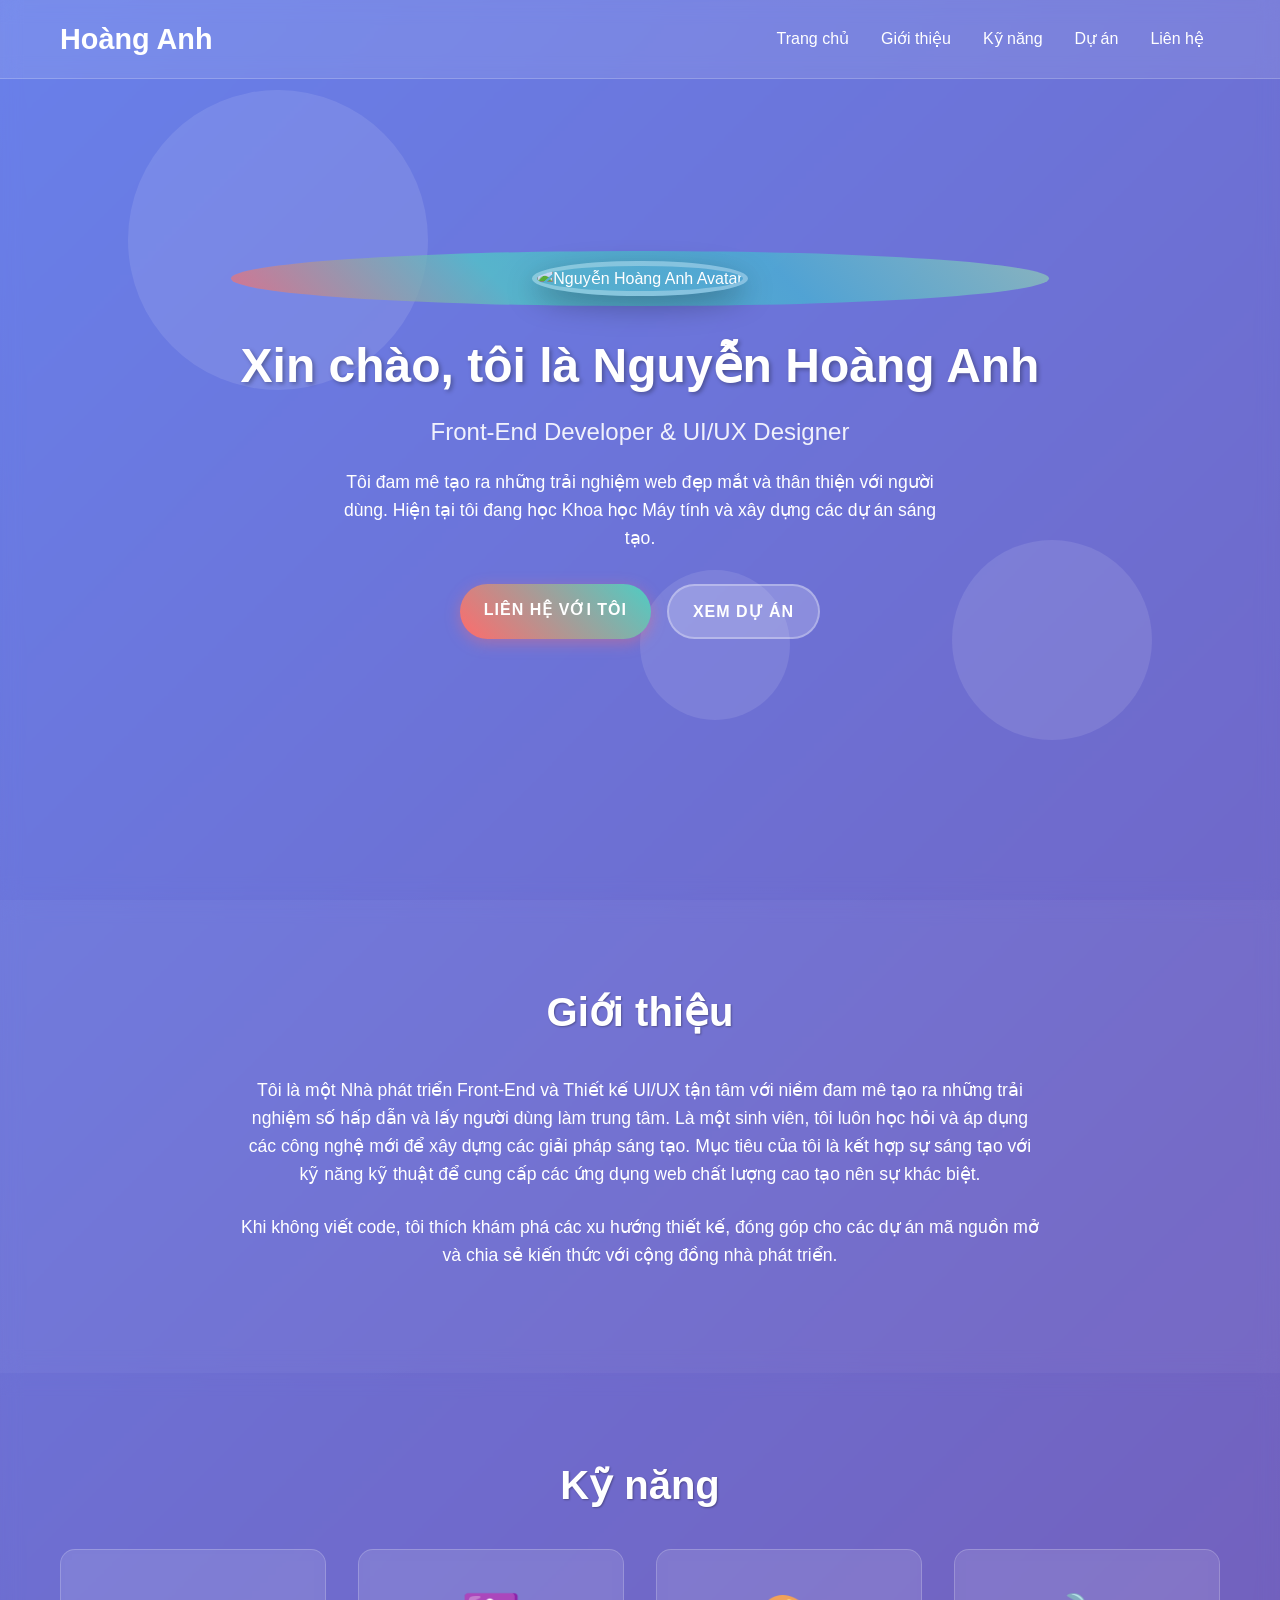
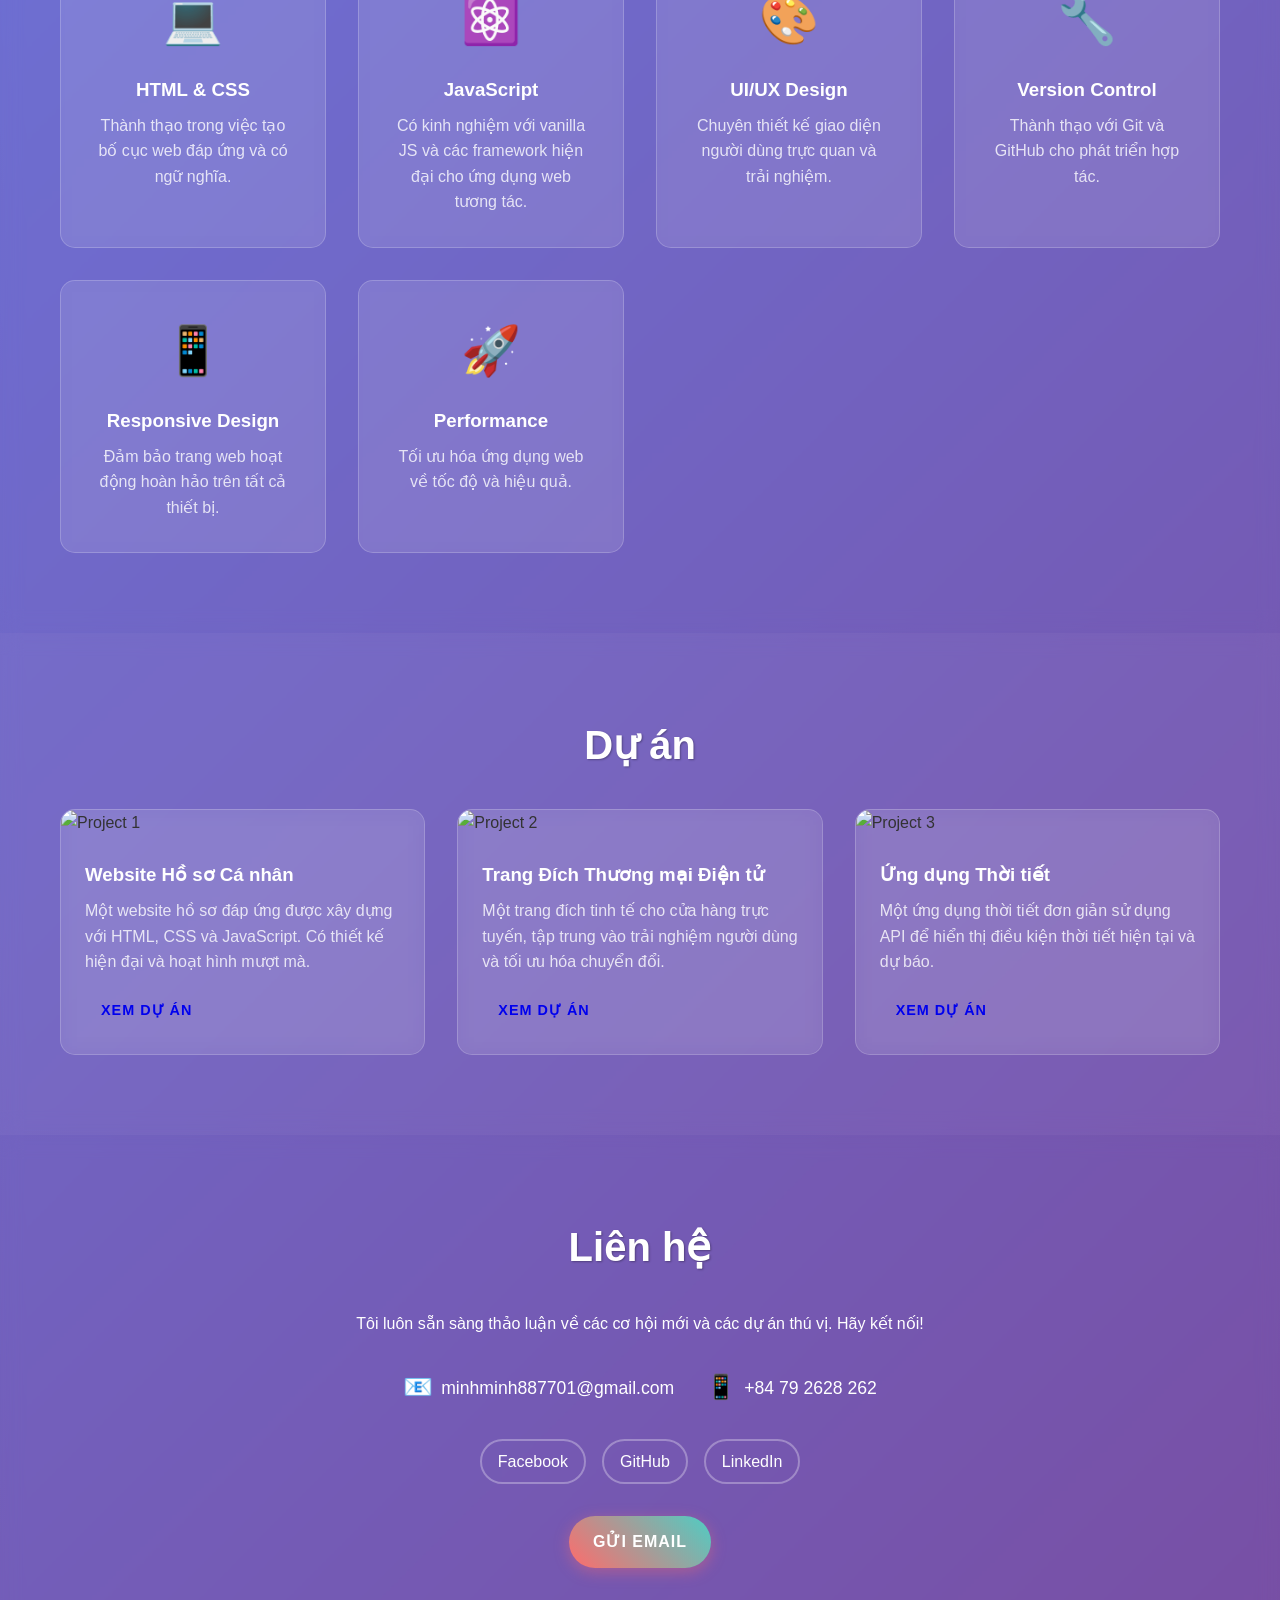
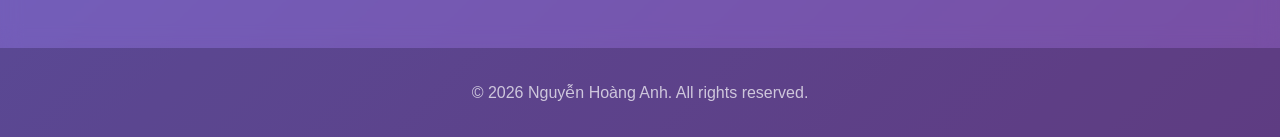
==== index.html @ a994fa86 "landing page code Hoàng Anh" ====
<!DOCTYPE html>
<html lang="vi">
<head>
    <meta charset="UTF-8">
    <meta name="viewport" content="width=device-width, initial-scale=1.0">
    <title>Hồ sơ Cá nhân - Nguyễn Hoàng Anh</title>
    <link rel="stylesheet" href="style.css">
</head>
<body>
    <!-- Header -->
    <header class="header">
        <div class="container">
            <h1 class="logo">Hoàng Anh</h1>
            <nav class="nav">
                <ul>
                    <li><a href="#home">Trang chủ</a></li>
                    <li><a href="#about">Giới thiệu</a></li>
                    <li><a href="#skills">Kỹ năng</a></li>
                    <li><a href="#projects">Dự án</a></li>
                    <li><a href="#contact">Liên hệ</a></li>
                </ul>
            </nav>
        </div>
    </header>

    <!-- Hero Section -->
    <section id="home" class="hero">
        <div class="hero-content">
            <div class="avatar-container">
                <img src="file ảnh/ha.jpg" alt="Nguyễn Hoàng Anh Avatar" class="avatar">
                <div class="avatar-glow"></div>
            </div>
            <h1 class="hero-title">Xin chào, tôi là Nguyễn Hoàng Anh</h1>
            <p class="hero-subtitle">Front-End Developer & UI/UX Designer</p>
            <p class="hero-description">Tôi đam mê tạo ra những trải nghiệm web đẹp mắt và thân thiện với người dùng. Hiện tại tôi đang học Khoa học Máy tính và xây dựng các dự án sáng tạo.</p>
            <div class="cta-buttons">
                <a href="#contact" class="btn btn-primary">Liên hệ với tôi</a>
                <a href="#projects" class="btn btn-secondary">Xem dự án</a>
            </div>
        </div>
        <div class="hero-bg">
            <div class="blob blob1"></div>
            <div class="blob blob2"></div>
            <div class="blob blob3"></div>
        </div>
    </section>

    <!-- About Me -->
    <section id="about" class="about">
        <div class="container">
            <h2>Giới thiệu</h2>
            <p>Tôi là một Nhà phát triển Front-End và Thiết kế UI/UX tận tâm với niềm đam mê tạo ra những trải nghiệm số hấp dẫn và lấy người dùng làm trung tâm. Là một sinh viên, tôi luôn học hỏi và áp dụng các công nghệ mới để xây dựng các giải pháp sáng tạo. Mục tiêu của tôi là kết hợp sự sáng tạo với kỹ năng kỹ thuật để cung cấp các ứng dụng web chất lượng cao tạo nên sự khác biệt.</p>
            <p>Khi không viết code, tôi thích khám phá các xu hướng thiết kế, đóng góp cho các dự án mã nguồn mở và chia sẻ kiến thức với cộng đồng nhà phát triển.</p>
        </div>
    </section>

    <!-- Skills -->
    <section id="skills" class="skills">
        <div class="container">
            <h2>Kỹ năng</h2>
            <div class="skills-grid">
                <div class="skill-card">
                    <div class="skill-icon">💻</div>
                    <h3>HTML & CSS</h3>
                    <p>Thành thạo trong việc tạo bố cục web đáp ứng và có ngữ nghĩa.</p>
                </div>
                <div class="skill-card">
                    <div class="skill-icon">⚛️</div>
                    <h3>JavaScript</h3>
                    <p>Có kinh nghiệm với vanilla JS và các framework hiện đại cho ứng dụng web tương tác.</p>
                </div>
                <div class="skill-card">
                    <div class="skill-icon">🎨</div>
                    <h3>UI/UX Design</h3>
                    <p>Chuyên thiết kế giao diện người dùng trực quan và trải nghiệm.</p>
                </div>
                <div class="skill-card">
                    <div class="skill-icon">🔧</div>
                    <h3>Version Control</h3>
                    <p>Thành thạo với Git và GitHub cho phát triển hợp tác.</p>
                </div>
                <div class="skill-card">
                    <div class="skill-icon">📱</div>
                    <h3>Responsive Design</h3>
                    <p>Đảm bảo trang web hoạt động hoàn hảo trên tất cả thiết bị.</p>
                </div>
                <div class="skill-card">
                    <div class="skill-icon">🚀</div>
                    <h3>Performance</h3>
                    <p>Tối ưu hóa ứng dụng web về tốc độ và hiệu quả.</p>
                </div>
            </div>
        </div>
    </section>

    <!-- Projects -->
    <section id="projects" class="projects">
        <div class="container">
            <h2>Dự án</h2>
            <div class="projects-grid">
                <div class="project-card">
                    <div class="project-image">
                        <img src="file ảnh/Project1.jpg" alt="Project 1">
                    </div>
                    <h3>Website Hồ sơ Cá nhân</h3>
                    <p>Một website hồ sơ đáp ứng được xây dựng với HTML, CSS và JavaScript. Có thiết kế hiện đại và hoạt hình mượt mà.</p>
                    <a href="#" class="btn btn-small">Xem Dự án</a>
                </div>
                <div class="project-card">
                    <div class="project-image">
                        <img src="file ảnh/project2.jpg" alt="Project 2">
                    </div>
                    <h3>Trang Đích Thương mại Điện tử</h3>
                    <p>Một trang đích tinh tế cho cửa hàng trực tuyến, tập trung vào trải nghiệm người dùng và tối ưu hóa chuyển đổi.</p>
                    <a href="#" class="btn btn-small">Xem Dự án</a>
                </div>
                <div class="project-card">
                    <div class="project-image">
                        <img src="file ảnh/project3.jpg" alt="Project 3">
                    </div>
                    <h3>Ứng dụng Thời tiết</h3>
                    <p>Một ứng dụng thời tiết đơn giản sử dụng API để hiển thị điều kiện thời tiết hiện tại và dự báo.</p>
                    <a href="#" class="btn btn-small">Xem Dự án</a>
                </div>
            </div>
        </div>
    </section>

    <!-- Contact -->
    <section id="contact" class="contact">
        <div class="container">
            <h2>Liên hệ</h2>
            <p>Tôi luôn sẵn sàng thảo luận về các cơ hội mới và các dự án thú vị. Hãy kết nối!</p>
            <div class="contact-info">
                <div class="contact-item">
                    <span class="contact-icon">📧</span>
                    <span>minhminh887701@gmail.com</span>
                </div>
                <div class="contact-item">
                    <span class="contact-icon">📱</span>
                    <span>+84 79 2628 262</span>
                </div>
            </div>
            <div class="social-links">
                <a href="#" class="social-link">Facebook</a>
                <a href="#" class="social-link">GitHub</a>
                <a href="#" class="social-link">LinkedIn</a>
            </div>
                <a href="mailto:john.doe@example.com" class="btn btn-primary">Gửi Email</a>
            </div>
    </section>

    <!-- Footer -->
    <footer class="footer">
        <div class="container">
            <p>&copy; 2026 Nguyễn Hoàng Anh. All rights reserved.</p>
        </div>
    </footer>
</body>
</html>
---- style.css ----
/* Reset and Base Styles */
* {
    margin: 0;
    padding: 0;
    box-sizing: border-box;
}

body {
    font-family: 'Segoe UI', Tahoma, Geneva, Verdana, sans-serif;
    line-height: 1.6;
    color: #333;
    background: linear-gradient(135deg, #667eea 0%, #764ba2 100%);
    min-height: 100vh;
}

.container {
    max-width: 1200px;
    margin: 0 auto;
    padding: 0 20px;
}

/* Header */
.header {
    position: fixed;
    top: 0;
    width: 100%;
    background: rgba(255, 255, 255, 0.1);
    backdrop-filter: blur(10px);
    border-bottom: 1px solid rgba(255, 255, 255, 0.2);
    z-index: 1000;
    transition: all 0.3s ease;
}

.header .container {
    display: flex;
    justify-content: space-between;
    align-items: center;
    padding: 1rem 20px;
}

.logo {
    font-size: 1.8rem;
    font-weight: bold;
    color: #fff;
}

.nav ul {
    display: flex;
    list-style: none;
}

.nav a {
    color: #fff;
    text-decoration: none;
    padding: 0.5rem 1rem;
    transition: color 0.3s ease;
}

.nav a:hover {
    color: #ffd700;
}

/* Hero Section */
.hero {
    min-height: 100vh;
    display: flex;
    align-items: center;
    justify-content: center;
    position: relative;
    overflow: hidden;
    padding-top: 80px;
}

.hero-content {
    text-align: center;
    color: #fff;
    z-index: 2;
    position: relative;
}

.avatar-container {
    position: relative;
    margin-bottom: 2rem;
}

.avatar {
    width: 200px;
    height: 200px;
    border-radius: 50%;
    object-fit: cover;
    border: 5px solid rgba(255, 255, 255, 0.3);
    box-shadow: 0 10px 30px rgba(0, 0, 0, 0.3);
    animation: float 3s ease-in-out infinite;
}

.avatar-glow {
    position: absolute;
    top: -10px;
    left: -10px;
    right: -10px;
    bottom: -10px;
    border-radius: 50%;
    background: linear-gradient(45deg, #ff6b6b, #4ecdc4, #45b7d1, #96ceb4);
    animation: rotate 4s linear infinite;
    z-index: -1;
    opacity: 0.7;
}

@keyframes float {
    0%, 100% { transform: translateY(0px); }
    50% { transform: translateY(-10px); }
}

@keyframes rotate {
    from { transform: rotate(0deg); }
    to { transform: rotate(360deg); }
}

.hero-title {
    font-size: 3rem;
    margin-bottom: 0.5rem;
    text-shadow: 2px 2px 4px rgba(0, 0, 0, 0.3);
}

.hero-subtitle {
    font-size: 1.5rem;
    margin-bottom: 1rem;
    opacity: 0.9;
}

.hero-description {
    font-size: 1.1rem;
    margin-bottom: 2rem;
    max-width: 600px;
    margin-left: auto;
    margin-right: auto;
}

.cta-buttons {
    display: flex;
    gap: 1rem;
    justify-content: center;
    flex-wrap: wrap;
}

.btn {
    display: inline-block;
    padding: 0.8rem 1.5rem;
    text-decoration: none;
    border-radius: 50px;
    font-weight: bold;
    transition: all 0.3s ease;
    text-transform: uppercase;
    letter-spacing: 1px;
}

.btn-primary {
    background: linear-gradient(45deg, #ff6b6b, #4ecdc4);
    color: #fff;
    box-shadow: 0 4px 15px rgba(255, 107, 107, 0.4);
}

.btn-primary:hover {
    transform: translateY(-2px);
    box-shadow: 0 6px 20px rgba(255, 107, 107, 0.6);
}

.btn-secondary {
    background: rgba(255, 255, 255, 0.2);
    color: #fff;
    border: 2px solid rgba(255, 255, 255, 0.3);
}

.btn-secondary:hover {
    background: rgba(255, 255, 255, 0.3);
    transform: translateY(-2px);
}

.btn-small {
    padding: 0.5rem 1rem;
    font-size: 0.9rem;
}

/* Hero Background */
.hero-bg {
    position: absolute;
    top: 0;
    left: 0;
    width: 100%;
    height: 100%;
    z-index: 1;
}

.blob {
    position: absolute;
    border-radius: 50%;
    background: rgba(255, 255, 255, 0.1);
    animation: blob 7s infinite;
}

.blob1 {
    width: 300px;
    height: 300px;
    top: 10%;
    left: 10%;
    animation-delay: 0s;
}

.blob2 {
    width: 200px;
    height: 200px;
    top: 60%;
    right: 10%;
    animation-delay: 2s;
}

.blob3 {
    width: 150px;
    height: 150px;
    bottom: 20%;
    left: 50%;
    animation-delay: 4s;
}

@keyframes blob {
    0% { transform: translate(0px, 0px) scale(1); }
    33% { transform: translate(30px, -50px) scale(1.1); }
    66% { transform: translate(-20px, 20px) scale(0.9); }
    100% { transform: translate(0px, 0px) scale(1); }
}

/* Sections */
section {
    padding: 5rem 0;
    background: rgba(255, 255, 255, 0.05);
    backdrop-filter: blur(10px);
}

section:nth-child(even) {
    background: rgba(255, 255, 255, 0.02);
}

section h2 {
    text-align: center;
    font-size: 2.5rem;
    margin-bottom: 2rem;
    color: #fff;
    text-shadow: 1px 1px 2px rgba(0, 0, 0, 0.3);
}

/* About */
.about p {
    max-width: 800px;
    margin: 0 auto 1.5rem;
    font-size: 1.1rem;
    color: #fff;
    text-align: center;
}

/* Skills */
.skills-grid {
    display: grid;
    grid-template-columns: repeat(auto-fit, minmax(250px, 1fr));
    gap: 2rem;
}

.skill-card {
    background: rgba(255, 255, 255, 0.1);
    backdrop-filter: blur(10px);
    border-radius: 15px;
    padding: 2rem;
    text-align: center;
    transition: transform 0.3s ease, box-shadow 0.3s ease;
    border: 1px solid rgba(255, 255, 255, 0.2);
}

.skill-card:hover {
    transform: translateY(-5px);
    box-shadow: 0 10px 30px rgba(0, 0, 0, 0.2);
}

.skill-icon {
    font-size: 3rem;
    margin-bottom: 1rem;
}

.skill-card h3 {
    color: #fff;
    margin-bottom: 0.5rem;
}

.skill-card p {
    color: rgba(255, 255, 255, 0.8);
}

/* Projects */
.projects-grid {
    display: grid;
    grid-template-columns: repeat(auto-fit, minmax(300px, 1fr));
    gap: 2rem;
}

.project-card {
    background: rgba(255, 255, 255, 0.1);
    backdrop-filter: blur(10px);
    border-radius: 15px;
    overflow: hidden;
    transition: transform 0.3s ease, box-shadow 0.3s ease;
    border: 1px solid rgba(255, 255, 255, 0.2);
}

.project-card:hover {
    transform: translateY(-5px);
    box-shadow: 0 10px 30px rgba(0, 0, 0, 0.2);
}

.project-image img {
    width: 100%;
    height: 200px;
    object-fit: cover;
}

.project-card h3 {
    padding: 1.5rem 1.5rem 0.5rem;
    color: #fff;
}

.project-card p {
    padding: 0 1.5rem 1rem;
    color: rgba(255, 255, 255, 0.8);
}

.project-card .btn {
    margin: 0 1.5rem 1.5rem;
}

/* Contact */
.contact {
    text-align: center;
}

.contact p {
    max-width: 600px;
    margin: 0 auto 2rem;
    color: #fff;
}

.contact-info {
    display: flex;
    justify-content: center;
    gap: 2rem;
    margin-bottom: 2rem;
    flex-wrap: wrap;
}

.contact-item {
    display: flex;
    align-items: center;
    gap: 0.5rem;
    color: #fff;
    font-size: 1.1rem;
}

.contact-icon {
    font-size: 1.5rem;
}

.social-links {
    display: flex;
    justify-content: center;
    gap: 1rem;
    margin-bottom: 2rem;
    flex-wrap: wrap;
}

.social-link {
    color: #fff;
    text-decoration: none;
    padding: 0.5rem 1rem;
    border: 2px solid rgba(255, 255, 255, 0.3);
    border-radius: 25px;
    transition: all 0.3s ease;
}

.social-link:hover {
    background: rgba(255, 255, 255, 0.2);
    transform: translateY(-2px);
}

/* Footer */
.footer {
    background: rgba(0, 0, 0, 0.2);
    padding: 2rem 0;
    text-align: center;
    color: rgba(255, 255, 255, 0.7);
}

/* Responsive */
@media (max-width: 768px) {
    .hero-title {
        font-size: 2rem;
    }
    
    .hero-subtitle {
        font-size: 1.2rem;
    }
    
    .hero-description {
        font-size: 1rem;
    }
    
    .cta-buttons {
        flex-direction: column;
        align-items: center;
    }
    
    .avatar {
        width: 150px;
        height: 150px;
    }
    
    .skills-grid, .projects-grid {
        grid-template-columns: 1fr;
    }
    
    .contact-info {
        flex-direction: column;
        gap: 1rem;
    }
    
    .nav ul {
        display: none; /* Simple mobile menu, can be enhanced */
    }
}
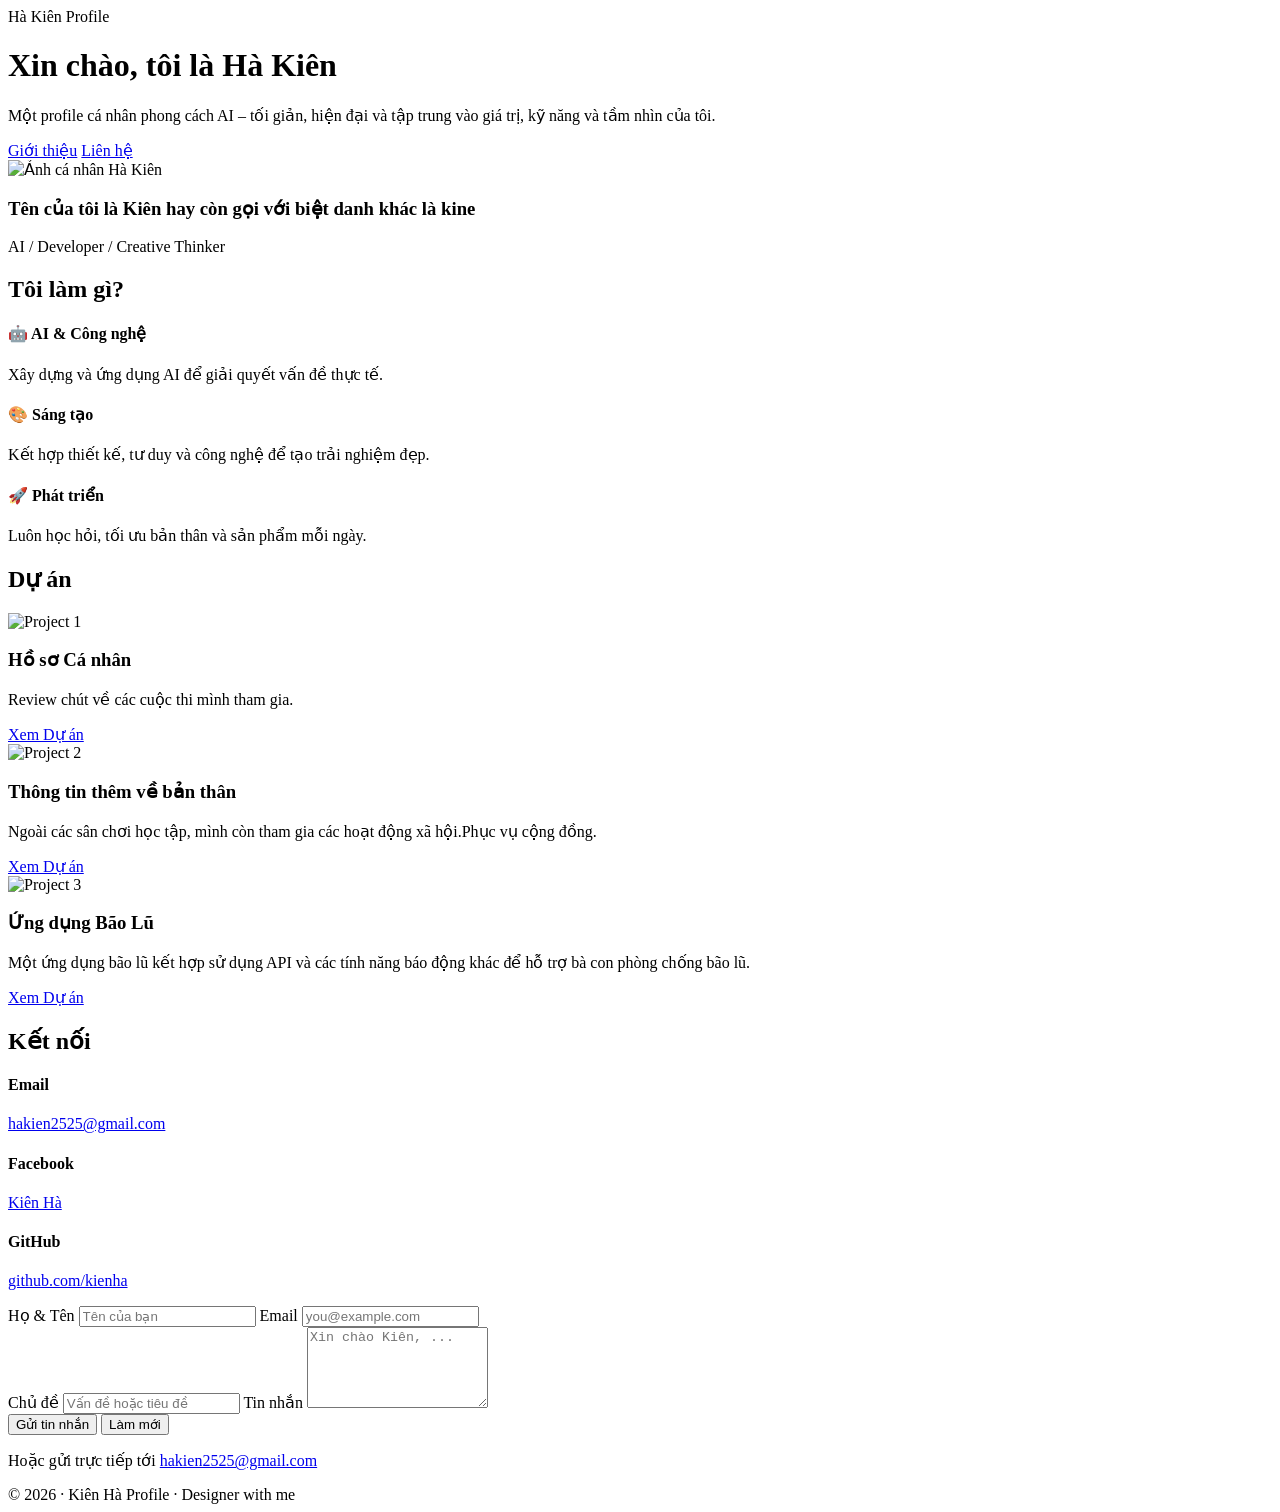
==== commit b770c821: "Add files via upload" ====
--- a/index.html
+++ b/index.html
@@ -1,98 +1,60 @@
 <!DOCTYPE html>
 <html lang="vi">
 <head>
-    <meta charset="UTF-8">
-    <meta name="viewport" content="width=device-width, initial-scale=1.0">
-    <title>Hồ sơ Cá nhân - Nguyễn Hoàng Anh</title>
-    <link rel="stylesheet" href="style.css">
+  <meta charset="UTF-8" />
+  <meta name="viewport" content="width=device-width, initial-scale=1.0" />
+  <title>AI Profile Landing</title>
+
+  <!-- Google Font -->
+  <link rel="preconnect" href="https://fonts.googleapis.com">
+  <link rel="preconnect" href="https://fonts.gstatic.com" crossorigin>
+  <link href="https://fonts.googleapis.com/css2?family=Inter:wght@300;400;600;800&display=swap" rel="stylesheet">
+
+  <!-- CSS RIÊNG -->
+  <link rel="stylesheet" href="index.css">
 </head>
+
 <body>
-    <!-- Header -->
-    <header class="header">
-        <div class="container">
-            <h1 class="logo">Hoàng Anh</h1>
-            <nav class="nav">
-                <ul>
-                    <li><a href="#home">Trang chủ</a></li>
-                    <li><a href="#about">Giới thiệu</a></li>
-                    <li><a href="#skills">Kỹ năng</a></li>
-                    <li><a href="#projects">Dự án</a></li>
-                    <li><a href="#contact">Liên hệ</a></li>
-                </ul>
-            </nav>
+  <div class="container">
+    <div class="hero">
+      <div>
+        <div class="badge">Hà Kiên Profile</div>
+        <h1>Xin chào, tôi là <span>Hà Kiên</span></h1>
+        <p class="subtitle">
+          Một profile cá nhân phong cách AI – tối giản, hiện đại và tập trung vào giá trị, kỹ năng và tầm nhìn của tôi.
+        </p>
+        <div class="actions">
+          <a href="#about" class="btn primary">Giới thiệu</a>
+          <a href="#contact" class="btn ghost">Liên hệ</a>
         </div>
-    </header>
+      </div>
 
-    <!-- Hero Section -->
-    <section id="home" class="hero">
-        <div class="hero-content">
-            <div class="avatar-container">
-                <img src="file ảnh/ha.jpg" alt="Nguyễn Hoàng Anh Avatar" class="avatar">
-                <div class="avatar-glow"></div>
-            </div>
-            <h1 class="hero-title">Xin chào, tôi là Nguyễn Hoàng Anh</h1>
-            <p class="hero-subtitle">Front-End Developer & UI/UX Designer</p>
-            <p class="hero-description">Tôi đam mê tạo ra những trải nghiệm web đẹp mắt và thân thiện với người dùng. Hiện tại tôi đang học Khoa học Máy tính và xây dựng các dự án sáng tạo.</p>
-            <div class="cta-buttons">
-                <a href="#contact" class="btn btn-primary">Liên hệ với tôi</a>
-                <a href="#projects" class="btn btn-secondary">Xem dự án</a>
-            </div>
+      <div class="avatar-card">
+        <div class="avatar">
+          <img src="kien.jpg" alt="Ảnh cá nhân Hà Kiên">
         </div>
-        <div class="hero-bg">
-            <div class="blob blob1"></div>
-            <div class="blob blob2"></div>
-            <div class="blob blob3"></div>
+        <h3>Tên của tôi là Kiên hay còn gọi với biệt danh khác là kine</h3>
+        <p>AI / Developer / Creative Thinker</p>
+      </div>
+    </div>
+
+    <section id="about">
+      <h2 class="section-title">Tôi làm gì?</h2>
+      <div class="grid">
+        <div class="card">
+          <h4>🤖 AI & Công nghệ</h4>
+          <p>Xây dựng và ứng dụng AI để giải quyết vấn đề thực tế.</p>
         </div>
+        <div class="card">
+          <h4>🎨 Sáng tạo</h4>
+          <p>Kết hợp thiết kế, tư duy và công nghệ để tạo trải nghiệm đẹp.</p>
+        </div>
+        <div class="card">
+          <h4>🚀 Phát triển</h4>
+          <p>Luôn học hỏi, tối ưu bản thân và sản phẩm mỗi ngày.</p>
+        </div>
+      </div>
     </section>
-
-    <!-- About Me -->
-    <section id="about" class="about">
-        <div class="container">
-            <h2>Giới thiệu</h2>
-            <p>Tôi là một Nhà phát triển Front-End và Thiết kế UI/UX tận tâm với niềm đam mê tạo ra những trải nghiệm số hấp dẫn và lấy người dùng làm trung tâm. Là một sinh viên, tôi luôn học hỏi và áp dụng các công nghệ mới để xây dựng các giải pháp sáng tạo. Mục tiêu của tôi là kết hợp sự sáng tạo với kỹ năng kỹ thuật để cung cấp các ứng dụng web chất lượng cao tạo nên sự khác biệt.</p>
-            <p>Khi không viết code, tôi thích khám phá các xu hướng thiết kế, đóng góp cho các dự án mã nguồn mở và chia sẻ kiến thức với cộng đồng nhà phát triển.</p>
-        </div>
-    </section>
-
-    <!-- Skills -->
-    <section id="skills" class="skills">
-        <div class="container">
-            <h2>Kỹ năng</h2>
-            <div class="skills-grid">
-                <div class="skill-card">
-                    <div class="skill-icon">💻</div>
-                    <h3>HTML & CSS</h3>
-                    <p>Thành thạo trong việc tạo bố cục web đáp ứng và có ngữ nghĩa.</p>
-                </div>
-                <div class="skill-card">
-                    <div class="skill-icon">⚛️</div>
-                    <h3>JavaScript</h3>
-                    <p>Có kinh nghiệm với vanilla JS và các framework hiện đại cho ứng dụng web tương tác.</p>
-                </div>
-                <div class="skill-card">
-                    <div class="skill-icon">🎨</div>
-                    <h3>UI/UX Design</h3>
-                    <p>Chuyên thiết kế giao diện người dùng trực quan và trải nghiệm.</p>
-                </div>
-                <div class="skill-card">
-                    <div class="skill-icon">🔧</div>
-                    <h3>Version Control</h3>
-                    <p>Thành thạo với Git và GitHub cho phát triển hợp tác.</p>
-                </div>
-                <div class="skill-card">
-                    <div class="skill-icon">📱</div>
-                    <h3>Responsive Design</h3>
-                    <p>Đảm bảo trang web hoạt động hoàn hảo trên tất cả thiết bị.</p>
-                </div>
-                <div class="skill-card">
-                    <div class="skill-icon">🚀</div>
-                    <h3>Performance</h3>
-                    <p>Tối ưu hóa ứng dụng web về tốc độ và hiệu quả.</p>
-                </div>
-            </div>
-        </div>
-    </section>
-
     <!-- Projects -->
     <section id="projects" class="projects">
         <div class="container">
@@ -100,61 +62,87 @@
             <div class="projects-grid">
                 <div class="project-card">
                     <div class="project-image">
-                        <img src="file ảnh/Project1.jpg" alt="Project 1">
+                        <img src="kin.jpg" alt="Project 1">
                     </div>
-                    <h3>Website Hồ sơ Cá nhân</h3>
-                    <p>Một website hồ sơ đáp ứng được xây dựng với HTML, CSS và JavaScript. Có thiết kế hiện đại và hoạt hình mượt mà.</p>
+                    <h3>Hồ sơ Cá nhân</h3>
+                    <p>Review chút về các cuộc thi mình tham gia.</p>
                     <a href="#" class="btn btn-small">Xem Dự án</a>
                 </div>
                 <div class="project-card">
                     <div class="project-image">
-                        <img src="file ảnh/project2.jpg" alt="Project 2">
+                        <img src="ken.jpg" alt="Project 2">
                     </div>
-                    <h3>Trang Đích Thương mại Điện tử</h3>
-                    <p>Một trang đích tinh tế cho cửa hàng trực tuyến, tập trung vào trải nghiệm người dùng và tối ưu hóa chuyển đổi.</p>
+                    <h3>Thông tin thêm về bản thân </h3>
+                    <p>Ngoài các sân chơi học tập, mình còn tham gia các hoạt động xã hội.Phục vụ cộng đồng.</p>
                     <a href="#" class="btn btn-small">Xem Dự án</a>
                 </div>
                 <div class="project-card">
                     <div class="project-image">
-                        <img src="file ảnh/project3.jpg" alt="Project 3">
+                        <img src="kine.jpg" alt="Project 3">
                     </div>
-                    <h3>Ứng dụng Thời tiết</h3>
-                    <p>Một ứng dụng thời tiết đơn giản sử dụng API để hiển thị điều kiện thời tiết hiện tại và dự báo.</p>
+                    <h3>Ứng dụng Bão Lũ</h3>
+                    <p>Một ứng dụng bão lũ kết hợp sử dụng API và các tính năng báo động khác để hỗ trợ bà con phòng chống bão lũ.</p>
                     <a href="#" class="btn btn-small">Xem Dự án</a>
                 </div>
             </div>
         </div>
     </section>
 
-    <!-- Contact -->
-    <section id="contact" class="contact">
-        <div class="container">
-            <h2>Liên hệ</h2>
-            <p>Tôi luôn sẵn sàng thảo luận về các cơ hội mới và các dự án thú vị. Hãy kết nối!</p>
-            <div class="contact-info">
-                <div class="contact-item">
-                    <span class="contact-icon">📧</span>
-                    <span>minhminh887701@gmail.com</span>
-                </div>
-                <div class="contact-item">
-                    <span class="contact-icon">📱</span>
-                    <span>+84 79 2628 262</span>
-                </div>
-            </div>
-            <div class="social-links">
-                <a href="#" class="social-link">Facebook</a>
-                <a href="#" class="social-link">GitHub</a>
-                <a href="#" class="social-link">LinkedIn</a>
-            </div>
-                <a href="mailto:john.doe@example.com" class="btn btn-primary">Gửi Email</a>
-            </div>
+    <section id="contact" class="contact-section">
+      <h2 class="section-title">Kết nối</h2>
+      <div class="contact-grid">
+        <div class="contact-cards">
+          <div class="card contact-card">
+            <h4>Email</h4>
+            <p><a href="mailto:hakien2525@gmail.com">hakien2525@gmail.com</a></p>
+          </div>
+
+          <div class="card contact-card">
+            <h4>Facebook</h4>
+            <p><a href="#">Kiên Hà</a></p>
+          </div>
+
+          <div class="card contact-card">
+            <h4>GitHub</h4>
+            <p><a href="https://github.com/kienha" target="_blank" rel="noopener">github.com/kienha</a></p>
+          </div>
+        </div>
+
+        <form class="contact-form" action="mailto:hakien2525@gmail.com" method="get" enctype="text/plain">
+          <div class="form-row">
+            <label class="form-field">
+              Họ & Tên
+              <input type="text" name="name" placeholder="Tên của bạn" required>
+            </label>
+
+            <label class="form-field">
+              Email
+              <input type="email" name="email" placeholder="you@example.com" required>
+            </label>
+          </div>
+
+          <label class="form-field">
+            Chủ đề
+            <input type="text" name="subject" placeholder="Vấn đề hoặc tiêu đề" required>
+          </label>
+
+          <label class="form-field">
+            Tin nhắn
+            <textarea name="message" rows="5" placeholder="Xin chào Kiên, ..." required></textarea>
+          </label>
+
+          <div class="form-actions">
+            <button type="submit" class="btn primary">Gửi tin nhắn</button>
+            <button type="reset" class="btn ghost">Làm mới</button>
+          </div>
+          <p class="form-note">Hoặc gửi trực tiếp tới <a href="mailto:hakien2525@gmail.com">hakien2525@gmail.com</a></p>
+        </form>
+      </div>
     </section>
 
-    <!-- Footer -->
-    <footer class="footer">
-        <div class="container">
-            <p>&copy; 2026 Nguyễn Hoàng Anh. All rights reserved.</p>
-        </div>
+    <footer>
+      © 2026 · Kiên Hà Profile · Designer with me
     </footer>
+  </div>
 </body>
-</html>
+</html>
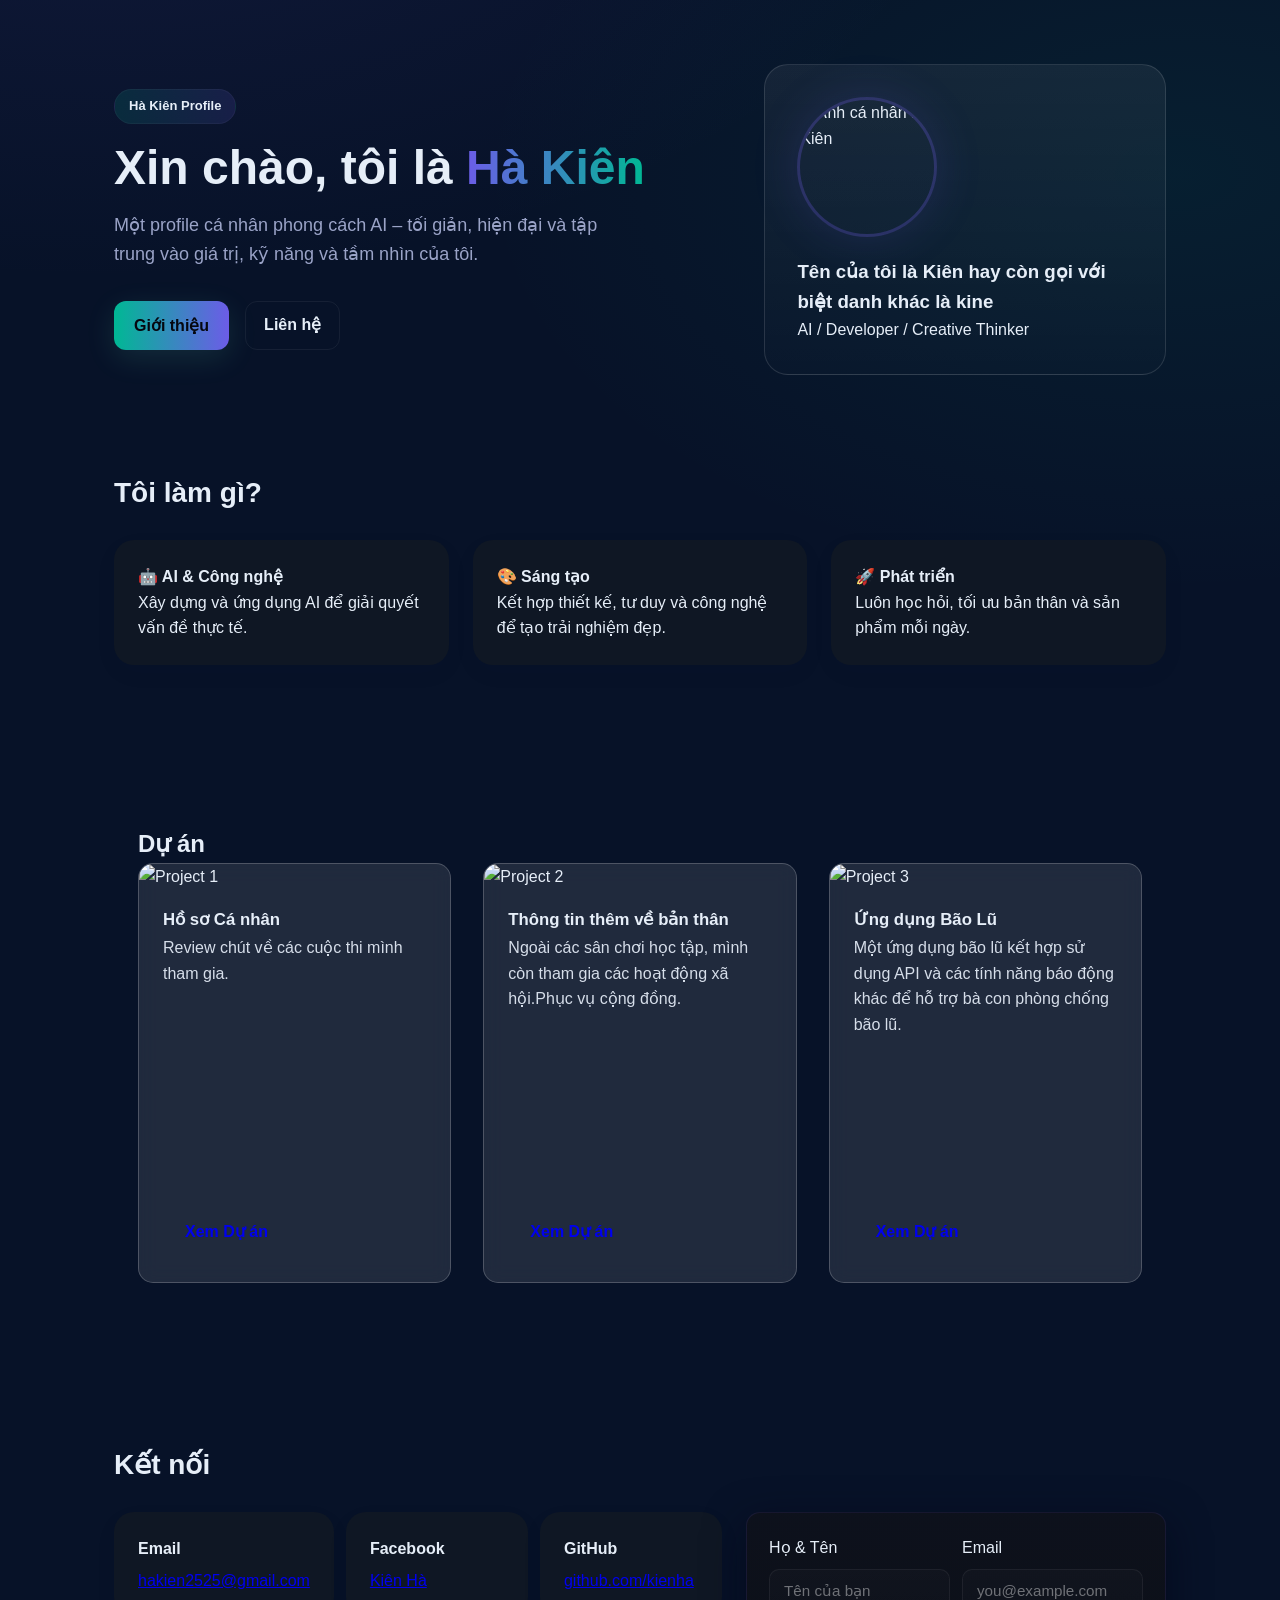
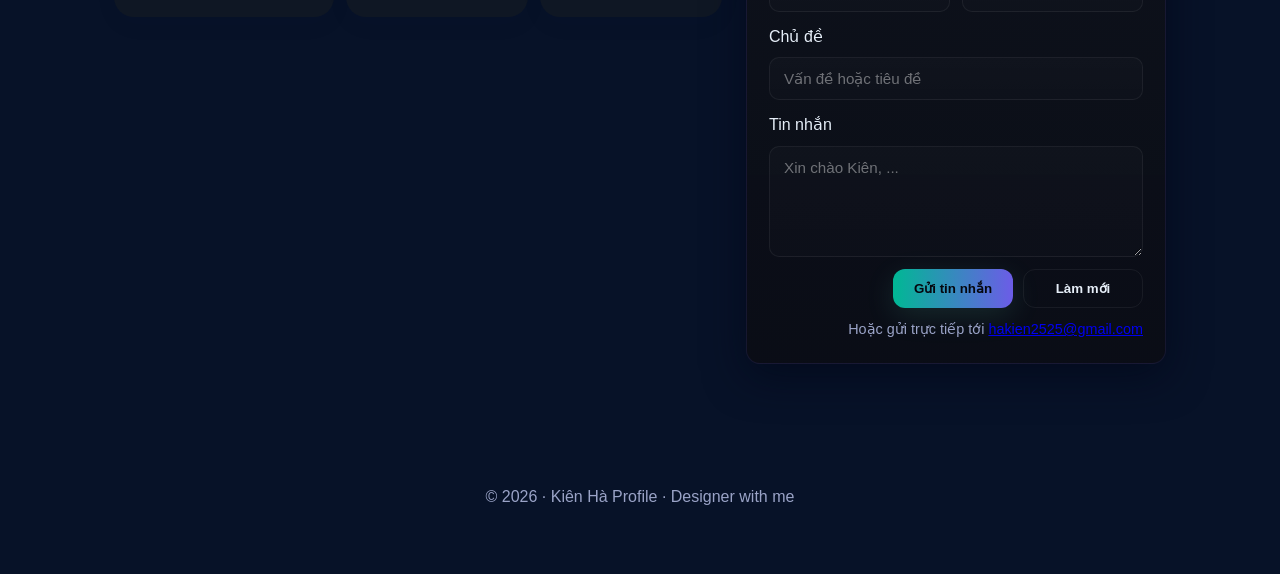
==== commit 8e1586e8: "Add files via upload" ====
--- a/index.html
+++ b/index.html
@@ -13,7 +13,6 @@
   <!-- CSS RIÊNG -->
   <link rel="stylesheet" href="index.css">
 </head>
-
 <body>
   <div class="container">
     <div class="hero">
--- a/index.css
+++ b/index.css
@@ -0,0 +1,343 @@
+:root {
+  /* Palette: deep tech navy with vivid purple/cyan accents */
+  --bg: #071228;             /* deep navy */
+  --card: #0f1724;           /* card background */
+  --primary: #6C5CE7;       /* purple accent */
+  --secondary: #00B894;     /* cyan/green accent */
+  --text: #e6eef8;          /* light text */
+  --muted: #9aa3c7;         /* muted text */
+  --glow: 0 0 48px rgba(108,92,231,0.16);
+}
+
+* {
+  box-sizing: border-box;
+  margin: 0;
+  padding: 0;
+  font-family: 'Inter', sans-serif;
+}
+
+body {
+  /* layered background using palette accents */
+  background:
+    radial-gradient(900px 500px at 8% -10%, rgba(108,92,231,0.10), transparent),
+    radial-gradient(700px 420px at 92% 8%, rgba(0,184,148,0.08), transparent),
+    linear-gradient(180deg, rgba(7,18,40,1) 0%, var(--bg) 100%);
+  color: var(--text);
+  min-height: 100vh;
+  line-height: 1.6;
+}
+
+.container {
+  max-width: 1100px;
+  margin: auto;
+  padding: 64px 24px;
+}
+
+/* HERO */
+.hero {
+  display: grid;
+  grid-template-columns: 1.2fr 0.8fr;
+  gap: 48px;
+  align-items: center;
+}
+
+.badge {
+  display: inline-block;
+  padding: 6px 14px;
+  border-radius: 999px;
+  font-size: 13px;
+  background: linear-gradient(90deg, rgba(0,184,148,0.14), rgba(108,92,231,0.14));
+  color: var(--text);
+  font-weight: 700;
+  margin-bottom: 16px;
+  border: 1px solid rgba(255,255,255,0.04);
+}
+
+h1 {
+  font-size: 48px;
+  line-height: 1.15;
+  margin-bottom: 16px;
+}
+
+h1 span {
+  background: linear-gradient(90deg, var(--primary), var(--secondary));
+  -webkit-background-clip: text;
+  background-clip: text;
+  -webkit-text-fill-color: transparent;
+  color: transparent;
+}
+
+.subtitle {
+  font-size: 18px;
+  color: var(--muted);
+  max-width: 520px;
+  margin-bottom: 32px;
+}
+
+.actions {
+  display: flex;
+  gap: 16px;
+}
+
+.btn {
+  padding: 14px 22px;
+  border-radius: 14px;
+  font-weight: 600;
+  text-decoration: none;
+  transition: 0.25s ease;
+}
+
+.btn.primary {
+  background: linear-gradient(90deg, var(--primary), var(--secondary));
+  color: #081024;
+  box-shadow: var(--glow);
+  border: none;
+}
+
+.btn.ghost {
+  border: 1px solid rgba(255,255,255,0.15);
+  color: var(--text);
+}
+
+/* AVATAR */
+.avatar-card {
+  background: linear-gradient(180deg, rgba(255,255,255,0.06), rgba(255,255,255,0.01));
+  border: 1px solid rgba(255,255,255,0.12);
+  border-radius: 24px;
+  padding: 32px;
+}
+
+/* Grid and card basics used across the HTML */
+.grid {
+  display: grid;
+  grid-template-columns: repeat(3, 1fr);
+  gap: 16px;
+}
+.card {
+  background: #fff;
+  padding: 16px;
+  border-radius: 12px;
+  box-shadow: 0 8px 24px rgba(16, 24, 40, 0.04);
+}
+
+/* Contact section form styles */
+.contact-section .contact-grid {
+  display: grid;
+  grid-template-columns: 1fr 420px;
+  gap: 24px;
+  align-items: start;
+}
+.contact-cards {
+  display: grid;
+  grid-template-columns: repeat(3, 1fr);
+  gap: 12px;
+}
+.contact-card h4 {
+  margin: 0 0 6px;
+}
+.contact-card p {
+  margin: 0;
+}
+
+.contact-form {
+  /* Polished, higher-contrast form with balanced spacing */
+  background: linear-gradient(180deg, rgba(15,17,26,0.88), rgba(11,13,20,0.9));
+  border: 1px solid rgba(108,92,231,0.12);
+  padding: 22px;
+  border-radius: 14px;
+  box-shadow: 0 12px 40px rgba(2,6,23,0.6);
+  color: var(--text);
+  min-width: 0;
+}
+.contact-form .form-row {
+  display: flex;
+  gap: 12px;
+  /* allow flex children to shrink properly */
+  flex: 1;
+  min-width: 0;
+}
+.form-field {
+  display: flex;
+  flex-direction: column;
+  gap: 8px;
+  margin-bottom: 12px;
+  color: var(--text);
+}
+.form-field input,
+.form-field textarea {
+  padding: 12px 14px;
+  border-radius: 10px;
+  border: 1px solid rgba(255,255,255,0.06);
+  background: linear-gradient(180deg, rgba(255,255,255,0.02), rgba(255,255,255,0.01));
+  color: var(--text);
+  font-family: inherit;
+  font-size: 0.95rem;
+}
+.form-field input, .form-field textarea { 
+  width: 100%; 
+}
+.form-field input::placeholder,
+.form-field textarea::placeholder{ color: rgba(255,255,255,0.4); }
+.form-field input:focus,
+.form-field textarea:focus {
+  outline: none;
+  box-shadow: 0 6px 30px rgba(108,92,231,0.12);
+  border-color: rgba(108,92,231,0.8);
+}
+
+/* Stronger CTA and secondary button styles for clarity */
+.btn.primary {
+  background: linear-gradient(90deg, var(--secondary), var(--primary));
+  color: #05070f;
+  padding: 12px 20px;
+  border-radius: 12px;
+  box-shadow: 0 8px 30px rgba(108,242,194,0.12);
+}
+.btn.ghost {
+  background: transparent;
+  color: var(--text);
+  border: 1px solid rgba(255,255,255,0.06);
+  padding: 10px 18px;
+  border-radius: 12px;
+}
+
+.form-actions .btn { min-width: 120px }
+
+/* small note styling */
+.form-note { color: rgba(255,255,255,0.6); font-size:0.9rem; text-align:right }
+.form-actions {
+  display: flex;
+  gap: 10px;
+  justify-content: flex-end;
+  margin-top: 8px;
+}
+.form-note {
+  font-size: 0.9rem;
+  color: var(--muted);
+  margin-top: 10px;
+}
+
+@media (max-width: 900px) {
+  .contact-section .contact-grid {
+    grid-template-columns: 1fr;
+  }
+  .contact-cards {
+    grid-template-columns: 1fr;
+  }
+  .form-row {
+    flex-direction: column;
+  }
+}
+
+.avatar {
+  width: 140px;
+  height: 140px;
+  border-radius: 50%;
+  overflow: hidden;
+  margin-bottom: 20px;
+  border: 3px solid rgba(108,92,231,0.28);
+  box-shadow: var(--glow);
+  background: linear-gradient(180deg, rgba(255,255,255,0.02), rgba(255,255,255,0.01));
+}
+
+.avatar img {
+  width: 100%;
+  height: 100%;
+  object-fit: cover;
+}
+
+/* SECTIONS */
+section {
+  margin-top: 96px;
+}
+
+.section-title {
+  font-size: 28px;
+  margin-bottom: 24px;
+}
+
+.grid {
+  display: grid;
+  grid-template-columns: repeat(auto-fit, minmax(240px, 1fr));
+  gap: 24px;
+}
+
+.card {
+  background: var(--card);
+  border-radius: 20px;
+  padding: 24px;
+}
+
+footer {
+  margin-top: 120px;
+  text-align: center;
+  color: var(--muted);
+}
+
+@media (max-width: 900px) {
+  .hero {
+    grid-template-columns: 1fr;
+  }
+  h1 {
+    font-size: 38px;
+  }
+}
+/* Projects */
+.projects-grid {
+    display: grid;
+    grid-template-columns: repeat(auto-fit, minmax(300px, 1fr));
+    gap: 2rem;
+}
+
+.project-card {
+    background: rgba(255, 255, 255, 0.1);
+    backdrop-filter: blur(10px);
+    border-radius: 15px;
+    overflow: hidden;
+    transition: transform 0.3s ease, box-shadow 0.3s ease;
+    border: 1px solid rgba(255, 255, 255, 0.2);
+}
+
+.project-card:hover {
+    transform: translateY(-5px);
+    box-shadow: 0 10px 30px rgba(0, 0, 0, 0.2);
+}
+
+.project-image img {
+    width: 100%;
+    height: 200px;
+    object-fit: cover;
+}
+
+.project-card h3 {
+  padding: 1.25rem 1.5rem 0.25rem;
+  color: var(--text);
+  font-size: 1.05rem;
+  font-weight: 700;
+  line-height: 1.25;
+  margin: 0;
+}
+
+.project-card p {
+  padding: 0 1.5rem 1rem;
+  color: rgba(230,238,248,0.92);
+  margin: 0 0 1rem 0;
+  /* allow paragraph to take remaining space so cards align */
+  flex: 1 1 auto;
+}
+
+.project-card .btn {
+  margin: 0 1.5rem 1.5rem;
+  align-self: start;
+}
+
+/* Make cards equal height and balanced content */
+.projects-grid .project-card, .project-card {
+  display: flex;
+  flex-direction: column;
+  justify-content: flex-start;
+}
+
+@media (min-width: 1100px) {
+  .projects-grid .project-card { min-height: 420px; }
+}
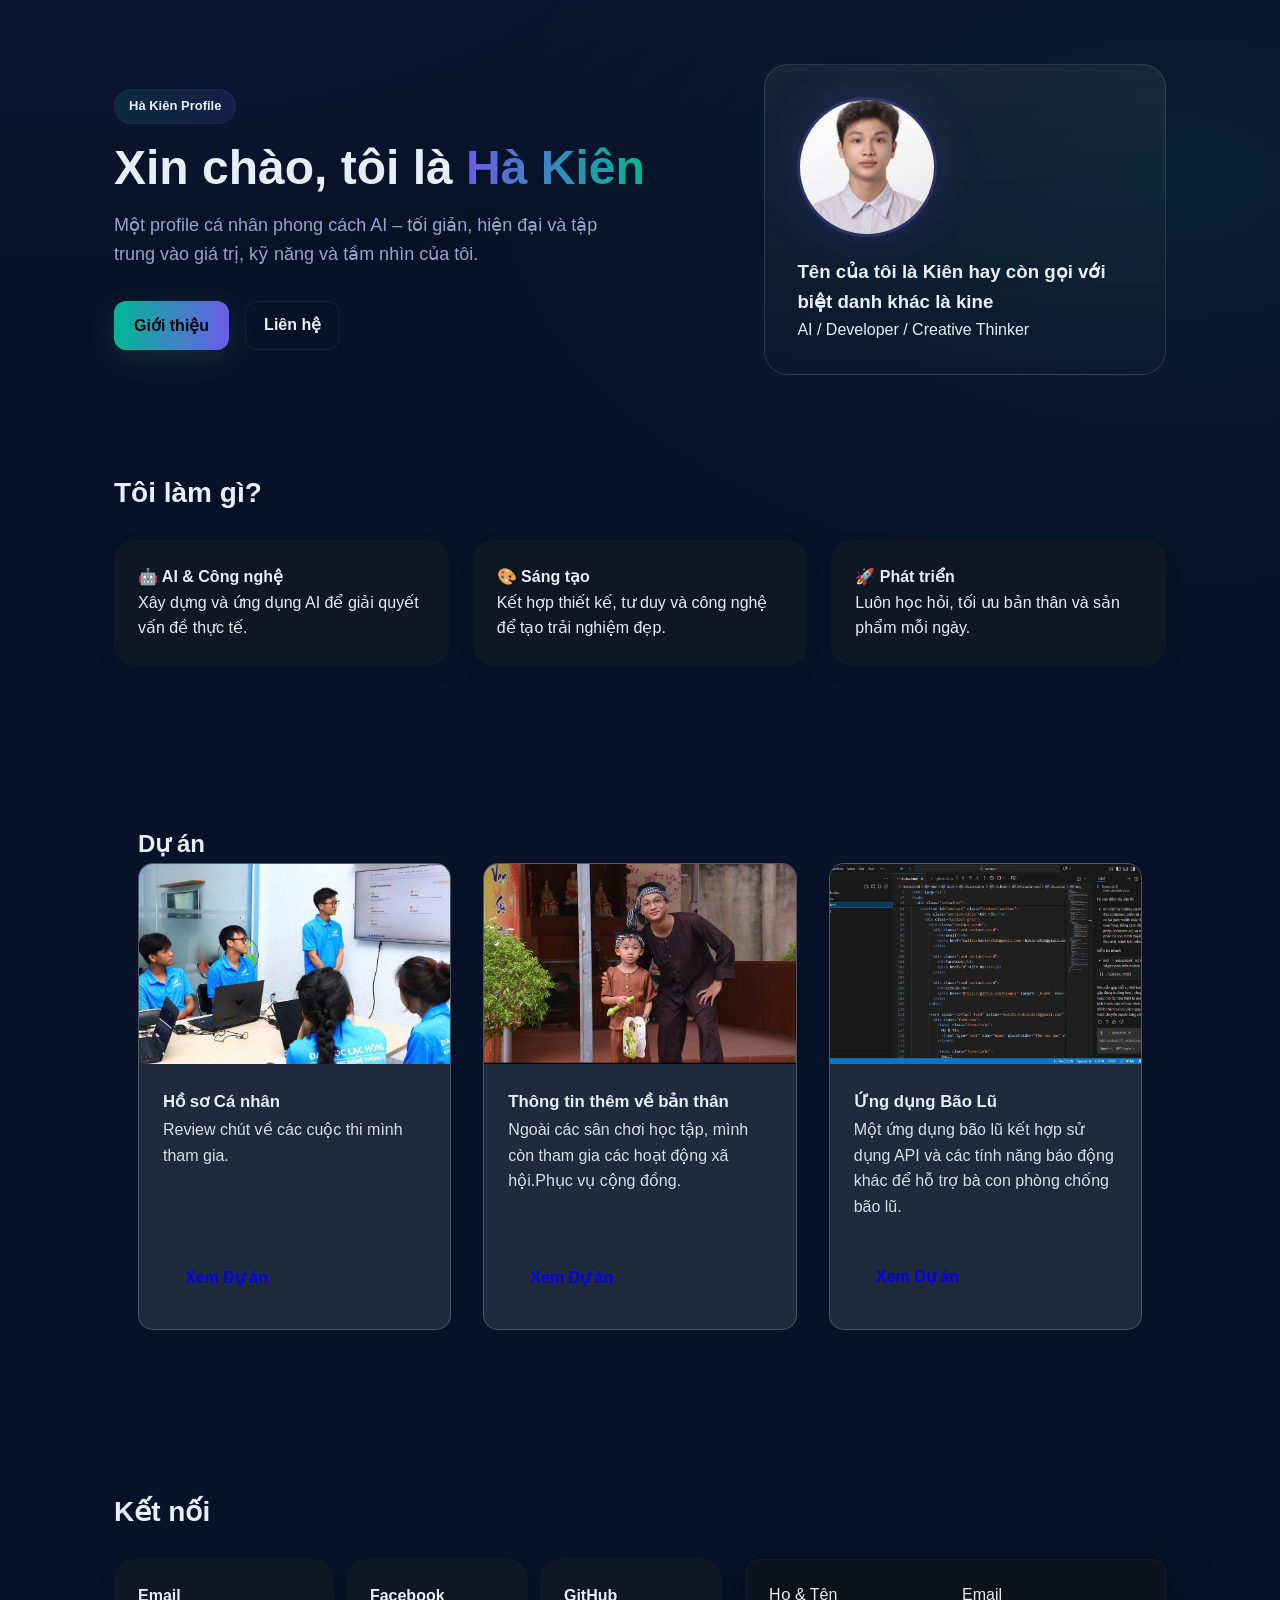
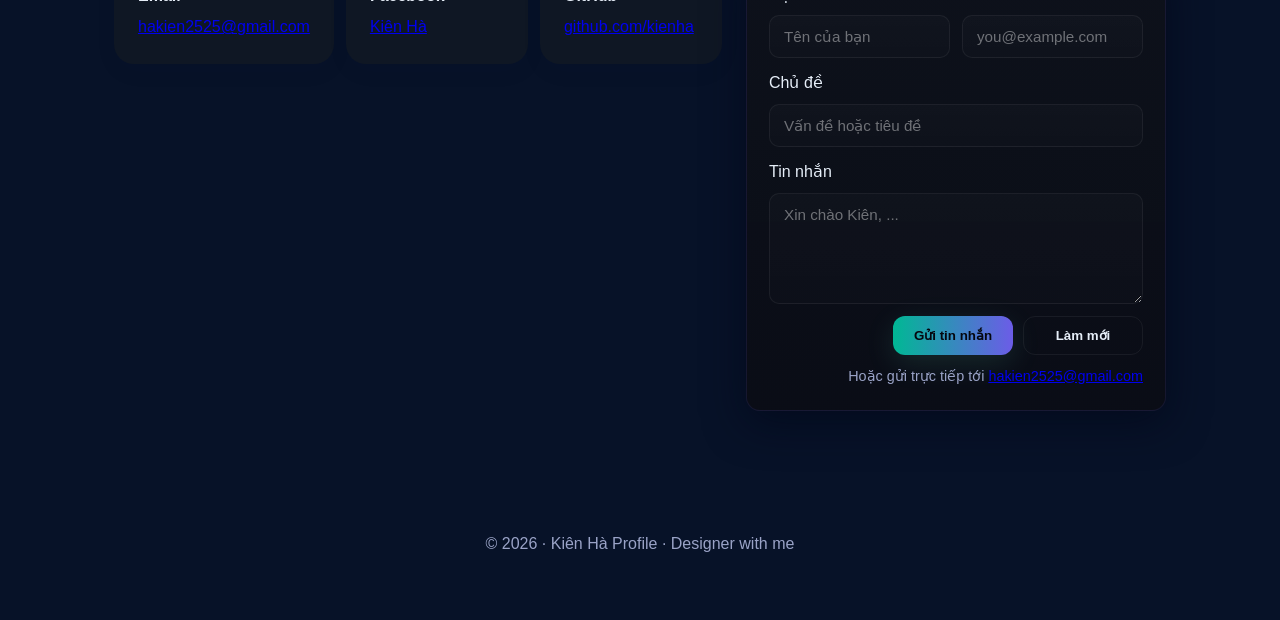
==== commit 2cd51d33: "Update index.html" ====
--- a/index.html
+++ b/index.html
@@ -3,7 +3,7 @@
 <head>
   <meta charset="UTF-8" />
   <meta name="viewport" content="width=device-width, initial-scale=1.0" />
-  <title>AI Profile Landing</title>
+  <title>Kiên Hà Profile Landing</title>
 
   <!-- Google Font -->
   <link rel="preconnect" href="https://fonts.googleapis.com">
@@ -144,4 +144,5 @@
     </footer>
   </div>
 </body>
-</html>+
+</html>
